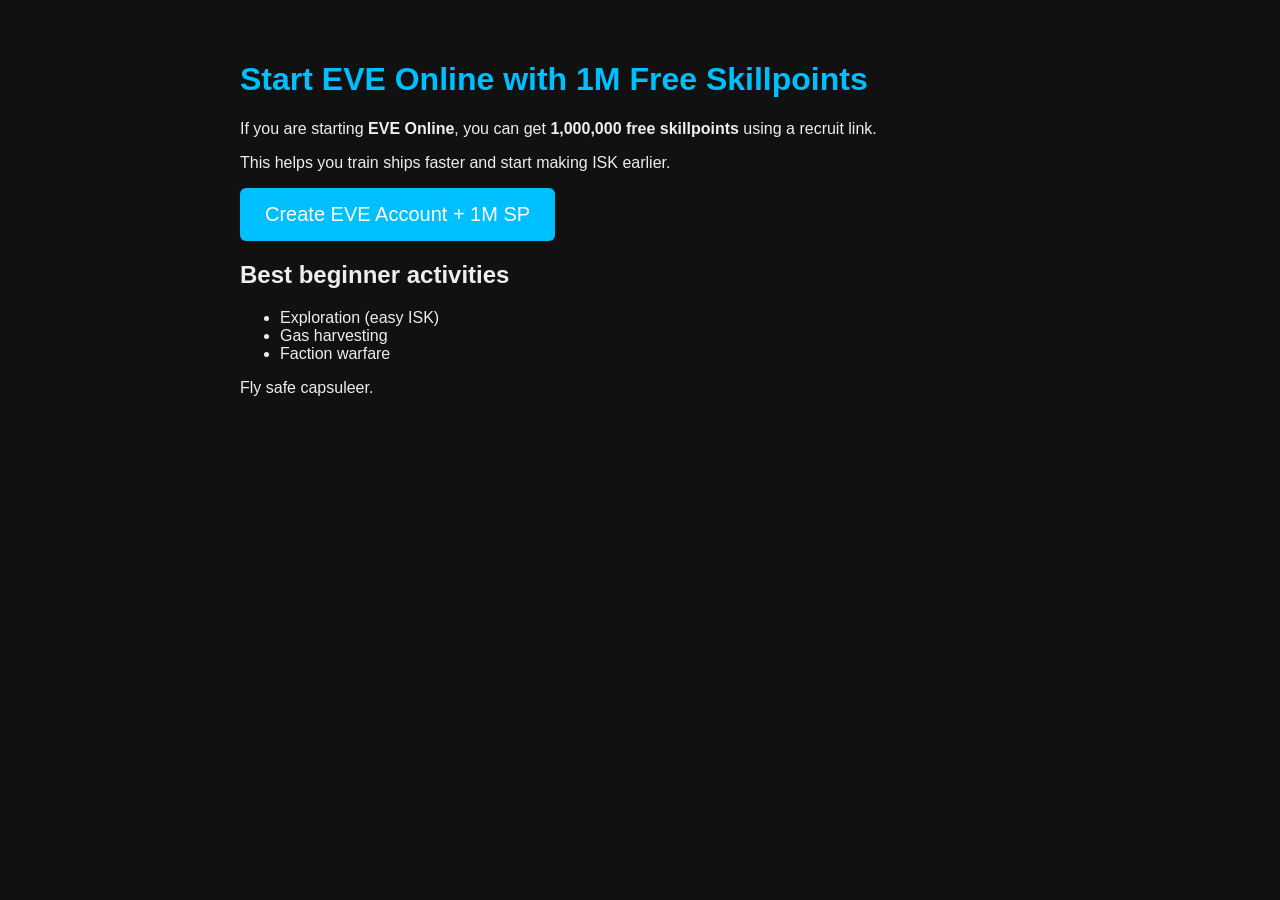
==== index.html @ 342aa10c "add content" ====
<!DOCTYPE html>
<html>
<head>
    <title>EVE Online Starter Guide</title>
    <meta charset="utf-8">
    <style>

        body{
            font-family:Arial;
            max-width:800px;
            margin:auto;
            padding:40px;
            background:#111;
            color:#eee;
        }

        h1{
            color:#00bfff;
        }

        a.button{
            display:inline-block;
            padding:15px 25px;
            background:#00bfff;
            color:white;
            text-decoration:none;
            border-radius:6px;
            font-size:20px;
        }

    </style>
</head>

<body>

<h1>Start EVE Online with 1M Free Skillpoints</h1>

<p>
    If you are starting <b>EVE Online</b>, you can get
    <b>1,000,000 free skillpoints</b> using a recruit link.
</p>

<p>
    This helps you train ships faster and start making ISK earlier.
</p>

<p>
    <a class="button" href="TWOJ_LINK_RECRUIT">
        Create EVE Account + 1M SP
    </a>
</p>

<h2>Best beginner activities</h2>

<ul>
    <li>Exploration (easy ISK)</li>
    <li>Gas harvesting</li>
    <li>Faction warfare</li>
</ul>

<p>
    Fly safe capsuleer.
</p>

</body>
</html>
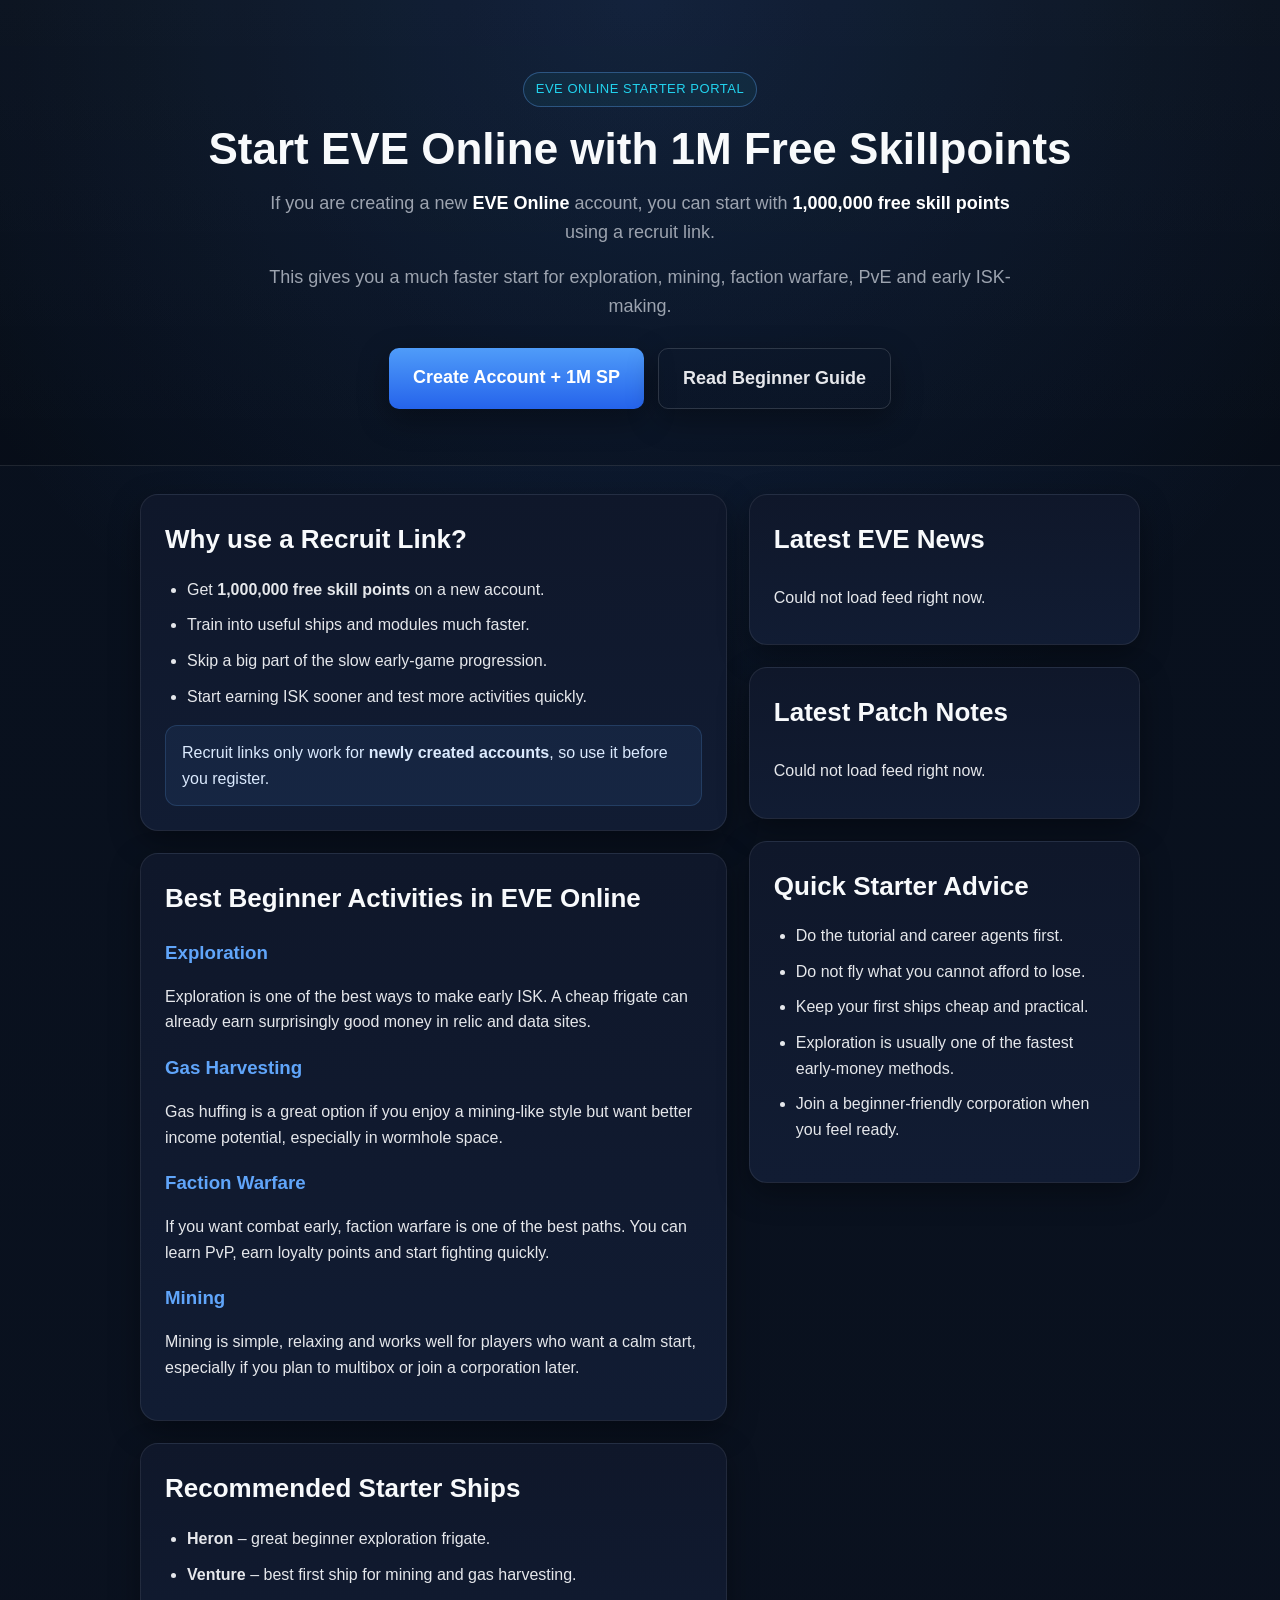
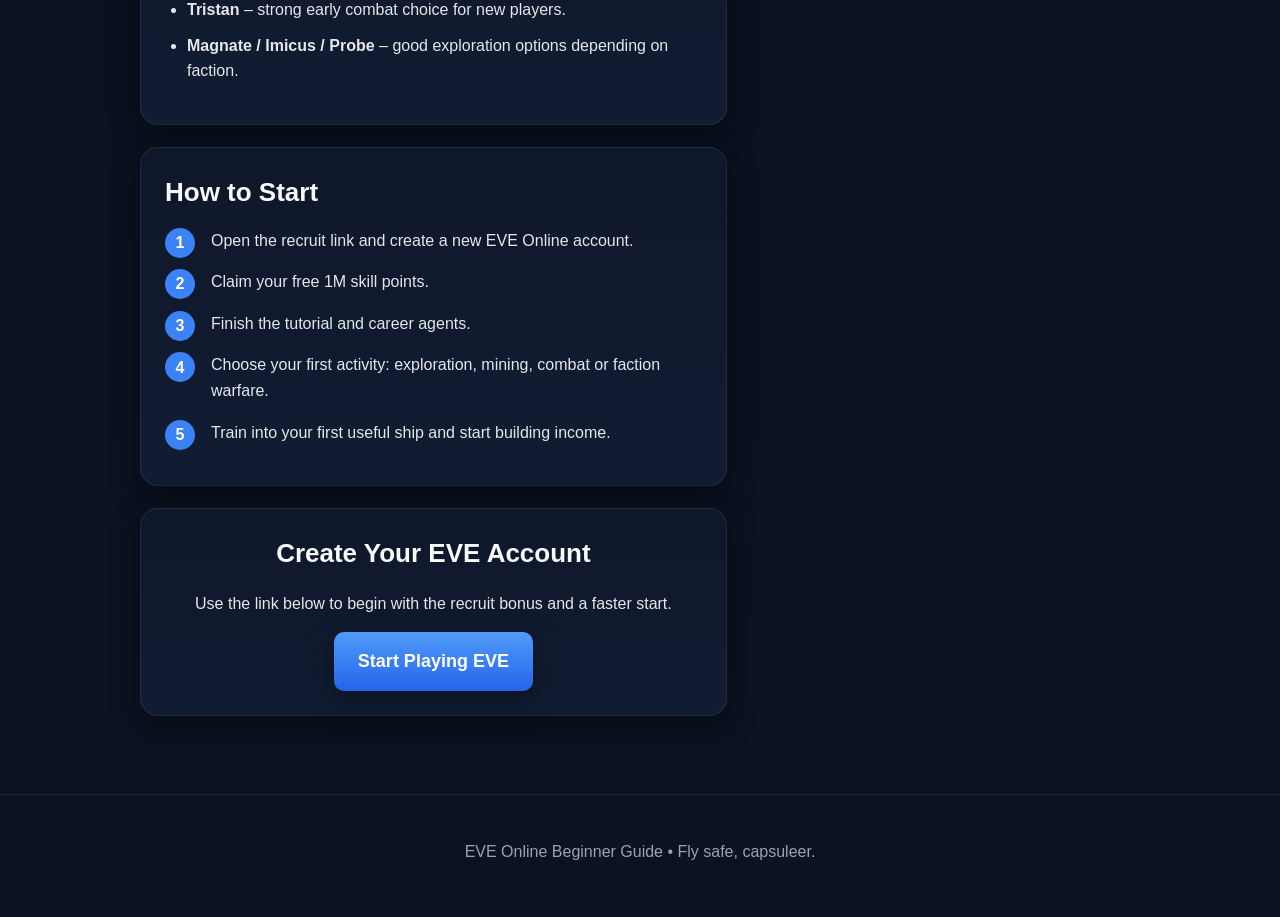
==== commit b30a80c6: "test" ====
--- a/index.html
+++ b/index.html
@@ -1,66 +1,457 @@
 <!DOCTYPE html>
-<html>
+<html lang="en">
 <head>
-    <title>EVE Online Starter Guide</title>
-    <meta charset="utf-8">
+    <meta charset="utf-8" />
+    <title>EVE Online Beginner Guide – Free 1M Skillpoints</title>
+    <meta
+        name="description"
+        content="Start EVE Online with 1 million free skill points using a recruit link. Beginner guide for mining, exploration, faction warfare and earning ISK."
+    />
+    <meta name="viewport" content="width=device-width, initial-scale=1" />
+
+    <meta property="og:title" content="EVE Online Beginner Guide – Free 1M Skillpoints" />
+    <meta
+        property="og:description"
+        content="Get 1M free skillpoints and learn the best beginner activities in EVE Online."
+    />
+    <meta property="og:type" content="website" />
+
     <style>
-
-        body{
-            font-family:Arial;
-            max-width:800px;
-            margin:auto;
-            padding:40px;
-            background:#111;
-            color:#eee;
-        }
-
-        h1{
-            color:#00bfff;
-        }
-
-        a.button{
-            display:inline-block;
-            padding:15px 25px;
-            background:#00bfff;
-            color:white;
-            text-decoration:none;
-            border-radius:6px;
-            font-size:20px;
-        }
-
+        :root {
+            --bg: #0b1220;
+            --bg-soft: #111827;
+            --panel: #0f172a;
+            --panel-2: #111c33;
+            --text: #e5e7eb;
+            --muted: #9ca3af;
+            --blue: #60a5fa;
+            --blue-strong: #3b82f6;
+            --cyan: #22d3ee;
+            --border: rgba(255, 255, 255, 0.08);
+            --shadow: 0 10px 30px rgba(0, 0, 0, 0.35);
+        }
+
+        * {
+            box-sizing: border-box;
+        }
+
+        html {
+            scroll-behavior: smooth;
+        }
+
+        body {
+            margin: 0;
+            background:
+                radial-gradient(circle at top, rgba(59, 130, 246, 0.18), transparent 30%),
+                linear-gradient(180deg, #08101d 0%, #0b1220 100%);
+            color: var(--text);
+            font-family: Arial, Helvetica, sans-serif;
+            line-height: 1.6;
+        }
+
+        a {
+            color: var(--blue);
+        }
+
+        .hero {
+            padding: 72px 24px 56px;
+            text-align: center;
+            border-bottom: 1px solid var(--border);
+            background:
+                linear-gradient(180deg, rgba(255,255,255,0.02), rgba(255,255,255,0)),
+                rgba(0, 0, 0, 0.18);
+        }
+
+        .hero-inner {
+            max-width: 980px;
+            margin: 0 auto;
+        }
+
+        .eyebrow {
+            display: inline-block;
+            padding: 6px 12px;
+            border: 1px solid rgba(96, 165, 250, 0.35);
+            border-radius: 999px;
+            color: var(--cyan);
+            font-size: 13px;
+            letter-spacing: 0.04em;
+            text-transform: uppercase;
+            margin-bottom: 18px;
+            background: rgba(34, 211, 238, 0.06);
+        }
+
+        h1 {
+            margin: 0 0 16px;
+            font-size: 44px;
+            line-height: 1.1;
+            color: #f8fafc;
+        }
+
+        .hero p {
+            max-width: 760px;
+            margin: 0 auto 16px;
+            font-size: 18px;
+            color: var(--muted);
+        }
+
+        .hero strong {
+            color: #fff;
+        }
+
+        .button-row {
+            margin-top: 28px;
+            display: flex;
+            gap: 14px;
+            justify-content: center;
+            flex-wrap: wrap;
+        }
+
+        .button {
+            display: inline-block;
+            padding: 15px 24px;
+            background: linear-gradient(180deg, #4f9cf9, #2563eb);
+            color: white;
+            text-decoration: none;
+            border-radius: 10px;
+            font-size: 18px;
+            font-weight: bold;
+            box-shadow: var(--shadow);
+            transition: transform 0.15s ease, opacity 0.15s ease;
+        }
+
+        .button:hover {
+            transform: translateY(-1px);
+            opacity: 0.96;
+        }
+
+        .button.secondary {
+            background: transparent;
+            border: 1px solid rgba(255,255,255,0.14);
+            color: var(--text);
+        }
+
+        .container {
+            max-width: 1040px;
+            margin: 0 auto;
+            padding: 28px 20px 56px;
+        }
+
+        .grid {
+            display: grid;
+            grid-template-columns: 1.2fr 0.8fr;
+            gap: 22px;
+        }
+
+        .card {
+            background: linear-gradient(180deg, var(--panel), var(--panel-2));
+            border: 1px solid var(--border);
+            border-radius: 18px;
+            padding: 24px;
+            box-shadow: var(--shadow);
+            margin-bottom: 22px;
+        }
+
+        .card h2 {
+            margin-top: 0;
+            margin-bottom: 14px;
+            font-size: 26px;
+            color: #f8fafc;
+        }
+
+        .card h3 {
+            margin: 18px 0 8px;
+            color: var(--blue);
+        }
+
+        .card p,
+        .card li {
+            color: var(--text);
+        }
+
+        .muted {
+            color: var(--muted);
+        }
+
+        ul {
+            padding-left: 22px;
+        }
+
+        .mini-list li {
+            margin-bottom: 10px;
+        }
+
+        .news-list {
+            list-style: none;
+            padding-left: 0;
+            margin: 0;
+        }
+
+        .news-list li {
+            padding: 10px 0;
+            border-bottom: 1px solid rgba(255,255,255,0.08);
+        }
+
+        .news-list li:last-child {
+            border-bottom: none;
+        }
+
+        .news-list a {
+            color: #dbeafe;
+            text-decoration: none;
+        }
+
+        .news-list a:hover {
+            text-decoration: underline;
+        }
+
+        .info-box {
+            padding: 14px 16px;
+            border-radius: 12px;
+            background: rgba(96, 165, 250, 0.08);
+            border: 1px solid rgba(96, 165, 250, 0.18);
+            color: #dbeafe;
+            margin-top: 16px;
+        }
+
+        .steps {
+            counter-reset: step;
+            list-style: none;
+            padding: 0;
+            margin: 0;
+        }
+
+        .steps li {
+            position: relative;
+            padding-left: 46px;
+            margin-bottom: 16px;
+        }
+
+        .steps li::before {
+            counter-increment: step;
+            content: counter(step);
+            position: absolute;
+            left: 0;
+            top: 0;
+            width: 30px;
+            height: 30px;
+            border-radius: 999px;
+            background: var(--blue-strong);
+            color: white;
+            display: flex;
+            align-items: center;
+            justify-content: center;
+            font-weight: bold;
+        }
+
+        .cta-bottom {
+            text-align: center;
+        }
+
+        footer {
+            padding: 28px 20px 36px;
+            text-align: center;
+            color: var(--muted);
+            border-top: 1px solid var(--border);
+        }
+
+        @media (max-width: 860px) {
+            .grid {
+                grid-template-columns: 1fr;
+            }
+
+            h1 {
+                font-size: 34px;
+            }
+
+            .hero p {
+                font-size: 17px;
+            }
+        }
     </style>
 </head>
-
 <body>
-
-<h1>Start EVE Online with 1M Free Skillpoints</h1>
-
-<p>
-    If you are starting <b>EVE Online</b>, you can get
-    <b>1,000,000 free skillpoints</b> using a recruit link.
-</p>
-
-<p>
-    This helps you train ships faster and start making ISK earlier.
-</p>
-
-<p>
-    <a class="button" href="TWOJ_LINK_RECRUIT">
-        Create EVE Account + 1M SP
-    </a>
-</p>
-
-<h2>Best beginner activities</h2>
-
-<ul>
-    <li>Exploration (easy ISK)</li>
-    <li>Gas harvesting</li>
-    <li>Faction warfare</li>
-</ul>
-
-<p>
-    Fly safe capsuleer.
-</p>
-
+<header class="hero">
+    <div class="hero-inner">
+        <div class="eyebrow">EVE Online Starter Portal</div>
+
+        <h1>Start EVE Online with 1M Free Skillpoints</h1>
+
+        <p>
+            If you are creating a new <strong>EVE Online</strong> account, you can start
+            with <strong>1,000,000 free skill points</strong> using a recruit link.
+        </p>
+
+        <p>
+            This gives you a much faster start for exploration, mining, faction warfare,
+            PvE and early ISK-making.
+        </p>
+
+        <div class="button-row">
+            <a class="button" href="TWOJ_LINK_RECRUIT" target="_blank" rel="noopener noreferrer">
+                Create Account + 1M SP
+            </a>
+
+            <a class="button secondary" href="#guide">
+                Read Beginner Guide
+            </a>
+        </div>
+    </div>
+</header>
+
+<main class="container">
+    <div class="grid">
+        <section>
+            <div class="card" id="guide">
+                <h2>Why use a Recruit Link?</h2>
+
+                <ul class="mini-list">
+                    <li>Get <strong>1,000,000 free skill points</strong> on a new account.</li>
+                    <li>Train into useful ships and modules much faster.</li>
+                    <li>Skip a big part of the slow early-game progression.</li>
+                    <li>Start earning ISK sooner and test more activities quickly.</li>
+                </ul>
+
+                <div class="info-box">
+                    Recruit links only work for <strong>newly created accounts</strong>, so use it before you register.
+                </div>
+            </div>
+
+            <div class="card">
+                <h2>Best Beginner Activities in EVE Online</h2>
+
+                <h3>Exploration</h3>
+                <p>
+                    Exploration is one of the best ways to make early ISK. A cheap frigate can already
+                    earn surprisingly good money in relic and data sites.
+                </p>
+
+                <h3>Gas Harvesting</h3>
+                <p>
+                    Gas huffing is a great option if you enjoy a mining-like style but want better income
+                    potential, especially in wormhole space.
+                </p>
+
+                <h3>Faction Warfare</h3>
+                <p>
+                    If you want combat early, faction warfare is one of the best paths. You can learn PvP,
+                    earn loyalty points and start fighting quickly.
+                </p>
+
+                <h3>Mining</h3>
+                <p>
+                    Mining is simple, relaxing and works well for players who want a calm start, especially
+                    if you plan to multibox or join a corporation later.
+                </p>
+            </div>
+
+            <div class="card">
+                <h2>Recommended Starter Ships</h2>
+
+                <ul class="mini-list">
+                    <li><strong>Heron</strong> – great beginner exploration frigate.</li>
+                    <li><strong>Venture</strong> – best first ship for mining and gas harvesting.</li>
+                    <li><strong>Tristan</strong> – strong early combat choice for new players.</li>
+                    <li><strong>Magnate / Imicus / Probe</strong> – good exploration options depending on faction.</li>
+                </ul>
+            </div>
+
+            <div class="card">
+                <h2>How to Start</h2>
+
+                <ol class="steps">
+                    <li>Open the recruit link and create a new EVE Online account.</li>
+                    <li>Claim your free 1M skill points.</li>
+                    <li>Finish the tutorial and career agents.</li>
+                    <li>Choose your first activity: exploration, mining, combat or faction warfare.</li>
+                    <li>Train into your first useful ship and start building income.</li>
+                </ol>
+            </div>
+
+            <div class="card cta-bottom">
+                <h2>Create Your EVE Account</h2>
+                <p class="muted">
+                    Use the link below to begin with the recruit bonus and a faster start.
+                </p>
+
+                <a class="button" href="https://www.eveonline.com/signup?invc=489b9a6c-b5e0-442b-8780-c4860600941" target="_blank" rel="noopener noreferrer">
+                    Start Playing EVE
+                </a>
+            </div>
+        </section>
+
+        <aside>
+            <div class="card">
+                <h2>Latest EVE News</h2>
+                <ul id="eve-news" class="news-list">
+                    <li>Loading latest news...</li>
+                </ul>
+            </div>
+
+            <div class="card">
+                <h2>Latest Patch Notes</h2>
+                <ul id="eve-patchnotes" class="news-list">
+                    <li>Loading latest patch notes...</li>
+                </ul>
+            </div>
+
+            <div class="card">
+                <h2>Quick Starter Advice</h2>
+                <ul class="mini-list">
+                    <li>Do the tutorial and career agents first.</li>
+                    <li>Do not fly what you cannot afford to lose.</li>
+                    <li>Keep your first ships cheap and practical.</li>
+                    <li>Exploration is usually one of the fastest early-money methods.</li>
+                    <li>Join a beginner-friendly corporation when you feel ready.</li>
+                </ul>
+            </div>
+        </aside>
+    </div>
+</main>
+
+<footer>
+    <p>EVE Online Beginner Guide • Fly safe, capsuleer.</p>
+</footer>
+
+<script>
+    async function loadRssIntoList(feedUrl, listId, limit = 5) {
+        const list = document.getElementById(listId);
+
+        try {
+            const proxyUrl =
+                "https://api.allorigins.win/get?url=" + encodeURIComponent(feedUrl);
+
+            const response = await fetch(proxyUrl);
+            const data = await response.json();
+
+            const parser = new DOMParser();
+            const xml = parser.parseFromString(data.contents, "text/xml");
+            const items = xml.querySelectorAll("item");
+
+            list.innerHTML = "";
+
+            if (!items.length) {
+                list.innerHTML = "<li>No entries available right now.</li>";
+                return;
+            }
+
+            Array.from(items)
+                 .slice(0, limit)
+                 .forEach((item) => {
+                     const title = item.querySelector("title")?.textContent || "Untitled";
+                     const link = item.querySelector("link")?.textContent || "#";
+
+                     const li = document.createElement("li");
+                     li.innerHTML = `<a href="${link}" target="_blank" rel="noopener noreferrer">${title}</a>`;
+                     list.appendChild(li);
+                 });
+        } catch (error) {
+            list.innerHTML = "<li>Could not load feed right now.</li>";
+            console.error("RSS load error:", error);
+        }
+    }
+
+    loadRssIntoList("https://www.eveonline.com/rss/news", "eve-news", 5);
+    loadRssIntoList("https://www.eveonline.com/rss/patch-notes", "eve-patchnotes", 5);
+</script>
 </body>
 </html>
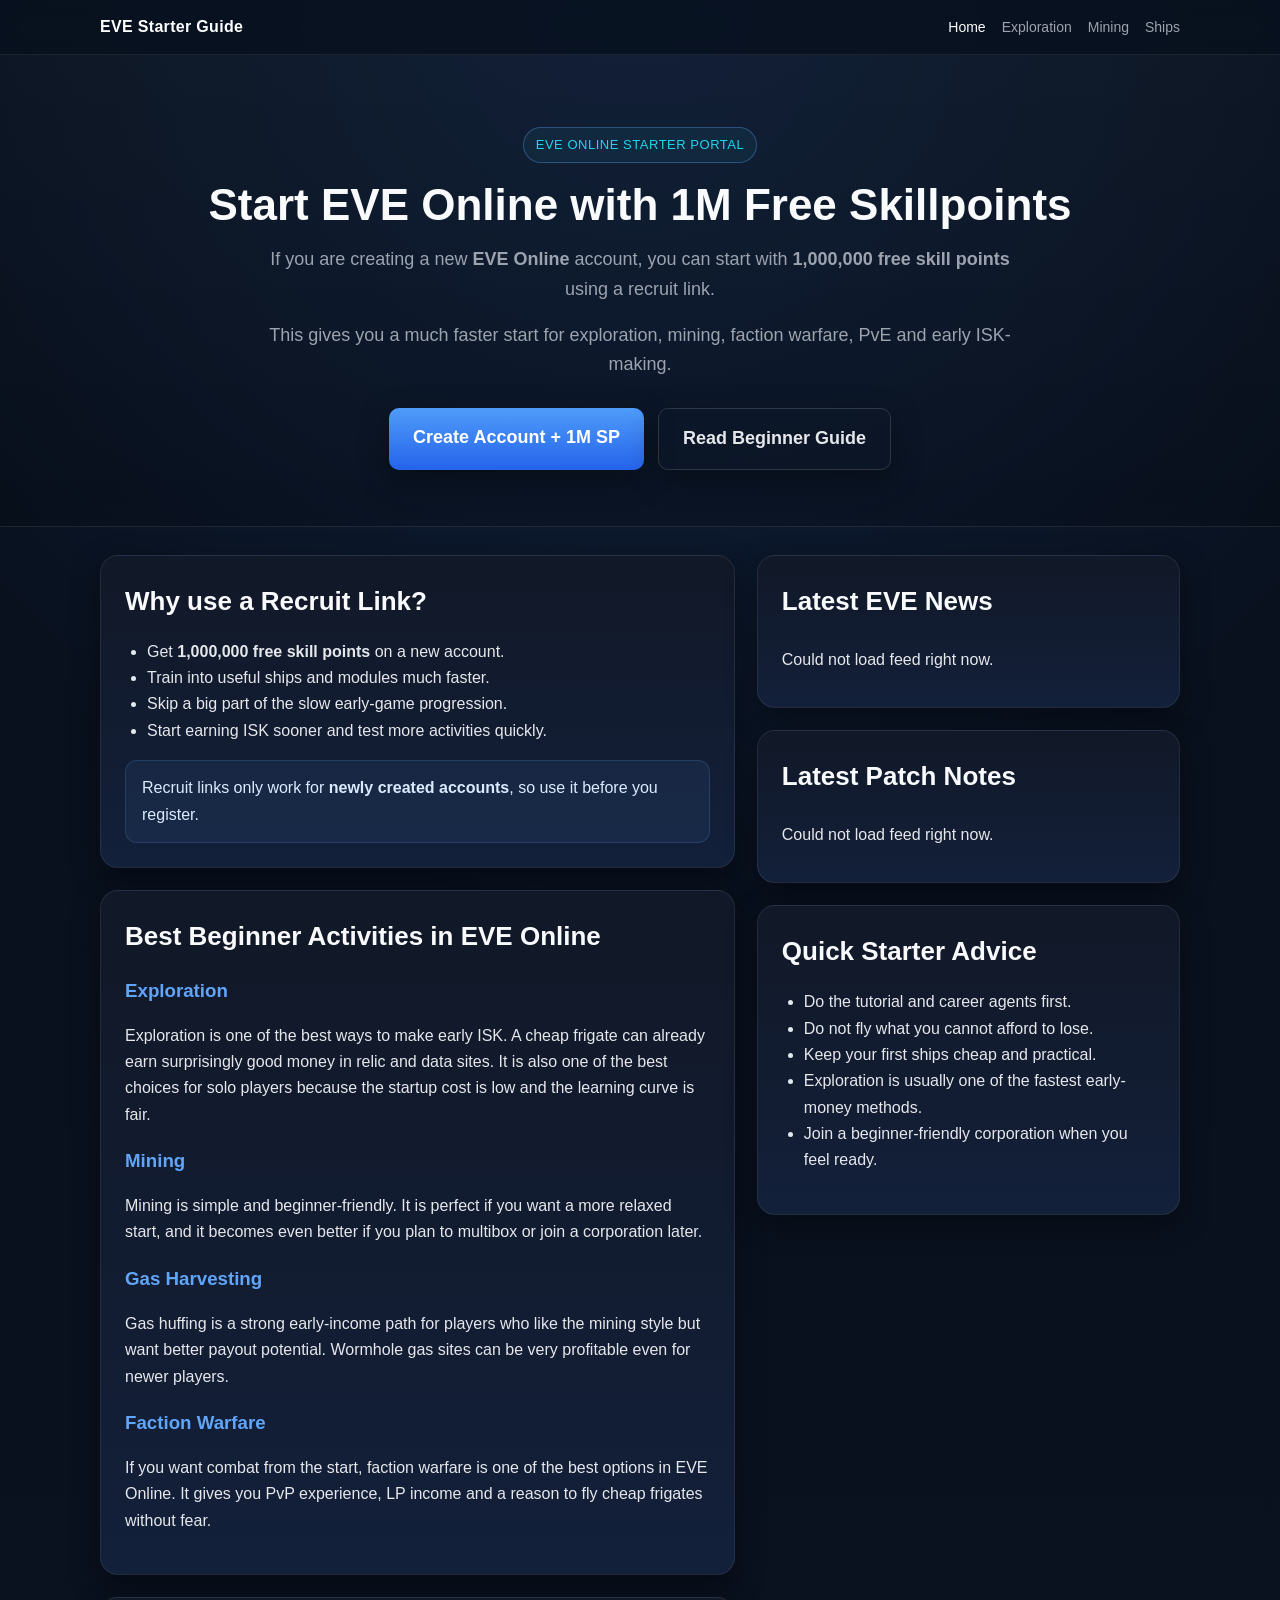
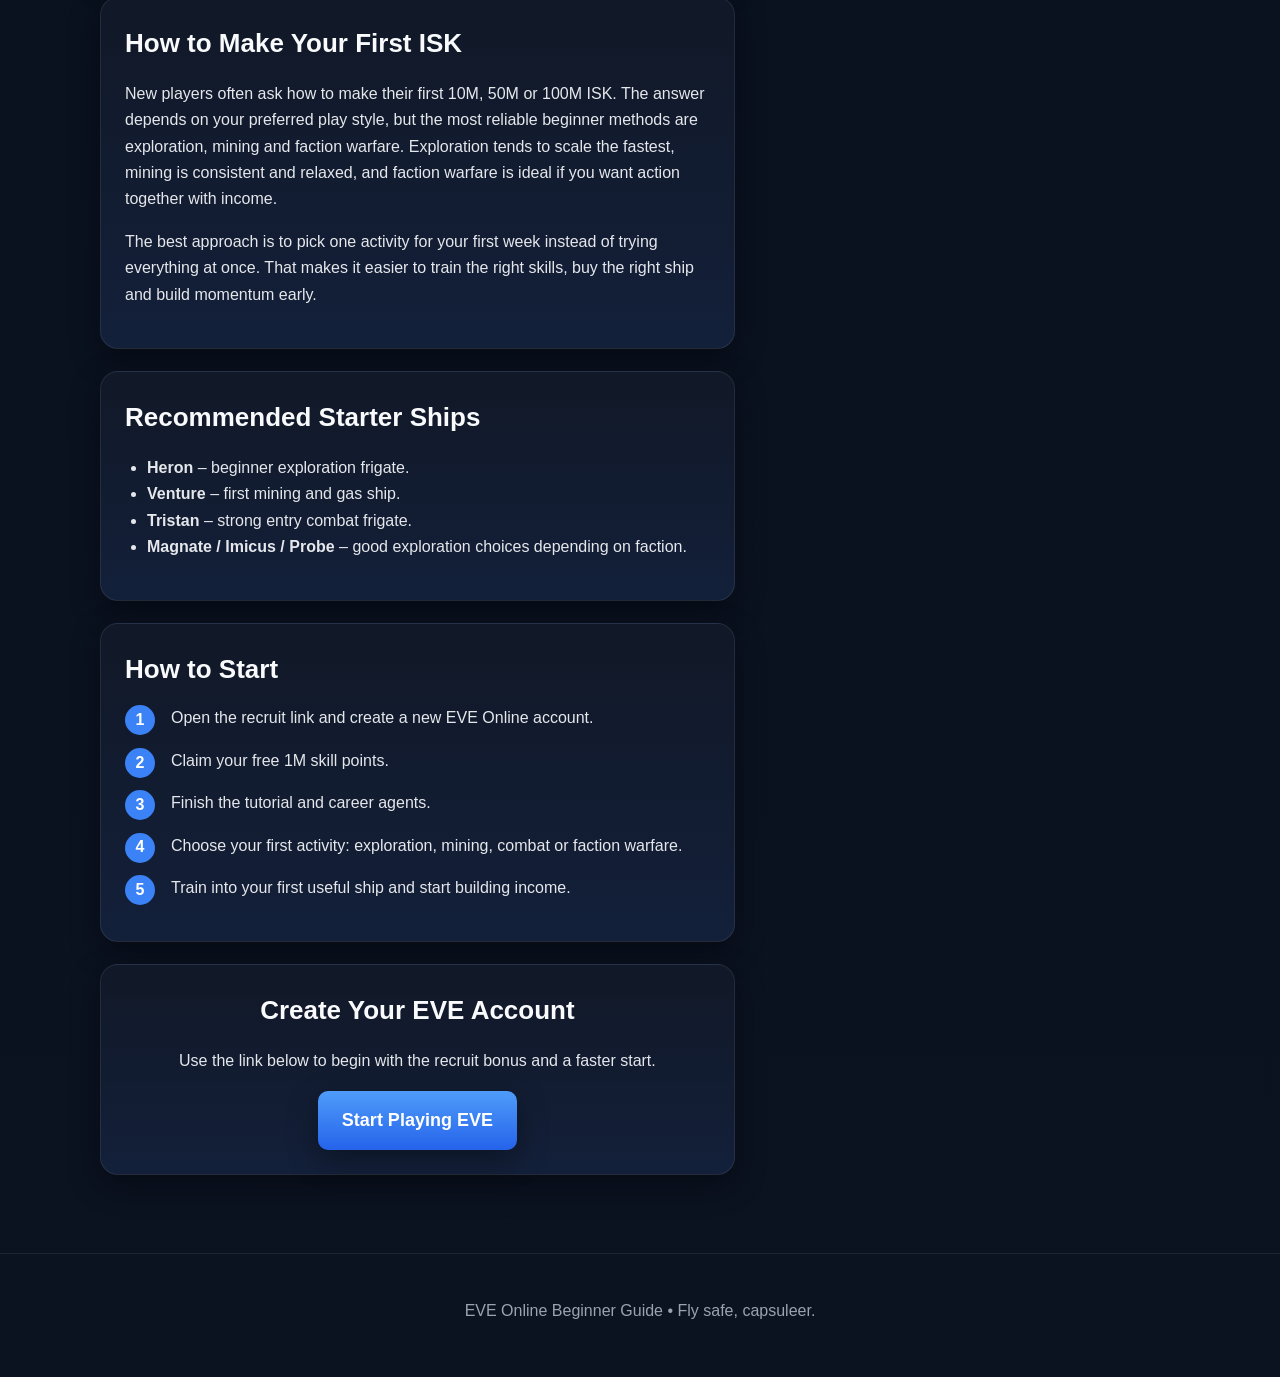
==== commit aa3ab17b: "Add site" ====
--- a/index.html
+++ b/index.html
@@ -3,297 +3,40 @@
 <head>
     <meta charset="utf-8" />
     <title>EVE Online Beginner Guide – Free 1M Skillpoints</title>
-    <meta
-        name="description"
-        content="Start EVE Online with 1 million free skill points using a recruit link. Beginner guide for mining, exploration, faction warfare and earning ISK."
-    />
+    <meta name="description" content="Start EVE Online with 1 million free skill points using a recruit link. Beginner guide for mining, exploration, faction warfare and earning ISK." />
     <meta name="viewport" content="width=device-width, initial-scale=1" />
-
-    <meta property="og:title" content="EVE Online Beginner Guide – Free 1M Skillpoints" />
-    <meta
-        property="og:description"
-        content="Get 1M free skillpoints and learn the best beginner activities in EVE Online."
-    />
-    <meta property="og:type" content="website" />
-
-    <style>
-        :root {
-            --bg: #0b1220;
-            --bg-soft: #111827;
-            --panel: #0f172a;
-            --panel-2: #111c33;
-            --text: #e5e7eb;
-            --muted: #9ca3af;
-            --blue: #60a5fa;
-            --blue-strong: #3b82f6;
-            --cyan: #22d3ee;
-            --border: rgba(255, 255, 255, 0.08);
-            --shadow: 0 10px 30px rgba(0, 0, 0, 0.35);
-        }
-
-        * {
-            box-sizing: border-box;
-        }
-
-        html {
-            scroll-behavior: smooth;
-        }
-
-        body {
-            margin: 0;
-            background:
-                radial-gradient(circle at top, rgba(59, 130, 246, 0.18), transparent 30%),
-                linear-gradient(180deg, #08101d 0%, #0b1220 100%);
-            color: var(--text);
-            font-family: Arial, Helvetica, sans-serif;
-            line-height: 1.6;
-        }
-
-        a {
-            color: var(--blue);
-        }
-
-        .hero {
-            padding: 72px 24px 56px;
-            text-align: center;
-            border-bottom: 1px solid var(--border);
-            background:
-                linear-gradient(180deg, rgba(255,255,255,0.02), rgba(255,255,255,0)),
-                rgba(0, 0, 0, 0.18);
-        }
-
-        .hero-inner {
-            max-width: 980px;
-            margin: 0 auto;
-        }
-
-        .eyebrow {
-            display: inline-block;
-            padding: 6px 12px;
-            border: 1px solid rgba(96, 165, 250, 0.35);
-            border-radius: 999px;
-            color: var(--cyan);
-            font-size: 13px;
-            letter-spacing: 0.04em;
-            text-transform: uppercase;
-            margin-bottom: 18px;
-            background: rgba(34, 211, 238, 0.06);
-        }
-
-        h1 {
-            margin: 0 0 16px;
-            font-size: 44px;
-            line-height: 1.1;
-            color: #f8fafc;
-        }
-
-        .hero p {
-            max-width: 760px;
-            margin: 0 auto 16px;
-            font-size: 18px;
-            color: var(--muted);
-        }
-
-        .hero strong {
-            color: #fff;
-        }
-
-        .button-row {
-            margin-top: 28px;
-            display: flex;
-            gap: 14px;
-            justify-content: center;
-            flex-wrap: wrap;
-        }
-
-        .button {
-            display: inline-block;
-            padding: 15px 24px;
-            background: linear-gradient(180deg, #4f9cf9, #2563eb);
-            color: white;
-            text-decoration: none;
-            border-radius: 10px;
-            font-size: 18px;
-            font-weight: bold;
-            box-shadow: var(--shadow);
-            transition: transform 0.15s ease, opacity 0.15s ease;
-        }
-
-        .button:hover {
-            transform: translateY(-1px);
-            opacity: 0.96;
-        }
-
-        .button.secondary {
-            background: transparent;
-            border: 1px solid rgba(255,255,255,0.14);
-            color: var(--text);
-        }
-
-        .container {
-            max-width: 1040px;
-            margin: 0 auto;
-            padding: 28px 20px 56px;
-        }
-
-        .grid {
-            display: grid;
-            grid-template-columns: 1.2fr 0.8fr;
-            gap: 22px;
-        }
-
-        .card {
-            background: linear-gradient(180deg, var(--panel), var(--panel-2));
-            border: 1px solid var(--border);
-            border-radius: 18px;
-            padding: 24px;
-            box-shadow: var(--shadow);
-            margin-bottom: 22px;
-        }
-
-        .card h2 {
-            margin-top: 0;
-            margin-bottom: 14px;
-            font-size: 26px;
-            color: #f8fafc;
-        }
-
-        .card h3 {
-            margin: 18px 0 8px;
-            color: var(--blue);
-        }
-
-        .card p,
-        .card li {
-            color: var(--text);
-        }
-
-        .muted {
-            color: var(--muted);
-        }
-
-        ul {
-            padding-left: 22px;
-        }
-
-        .mini-list li {
-            margin-bottom: 10px;
-        }
-
-        .news-list {
-            list-style: none;
-            padding-left: 0;
-            margin: 0;
-        }
-
-        .news-list li {
-            padding: 10px 0;
-            border-bottom: 1px solid rgba(255,255,255,0.08);
-        }
-
-        .news-list li:last-child {
-            border-bottom: none;
-        }
-
-        .news-list a {
-            color: #dbeafe;
-            text-decoration: none;
-        }
-
-        .news-list a:hover {
-            text-decoration: underline;
-        }
-
-        .info-box {
-            padding: 14px 16px;
-            border-radius: 12px;
-            background: rgba(96, 165, 250, 0.08);
-            border: 1px solid rgba(96, 165, 250, 0.18);
-            color: #dbeafe;
-            margin-top: 16px;
-        }
-
-        .steps {
-            counter-reset: step;
-            list-style: none;
-            padding: 0;
-            margin: 0;
-        }
-
-        .steps li {
-            position: relative;
-            padding-left: 46px;
-            margin-bottom: 16px;
-        }
-
-        .steps li::before {
-            counter-increment: step;
-            content: counter(step);
-            position: absolute;
-            left: 0;
-            top: 0;
-            width: 30px;
-            height: 30px;
-            border-radius: 999px;
-            background: var(--blue-strong);
-            color: white;
-            display: flex;
-            align-items: center;
-            justify-content: center;
-            font-weight: bold;
-        }
-
-        .cta-bottom {
-            text-align: center;
-        }
-
-        footer {
-            padding: 28px 20px 36px;
-            text-align: center;
-            color: var(--muted);
-            border-top: 1px solid var(--border);
-        }
-
-        @media (max-width: 860px) {
-            .grid {
-                grid-template-columns: 1fr;
-            }
-
-            h1 {
-                font-size: 34px;
-            }
-
-            .hero p {
-                font-size: 17px;
-            }
-        }
-    </style>
+    <link rel="stylesheet" href="style.css" />
 </head>
 <body>
+<div class="topbar">
+    <div class="topbar-inner">
+        <a class="brand" href="index.html">EVE Starter Guide</a>
+        <nav class="nav">
+            <a class="active" href="index.html">Home</a>
+            <a href="exploration-guide.html">Exploration</a>
+            <a href="mining-guide.html">Mining</a>
+            <a href="beginner-ships.html">Ships</a>
+        </nav>
+    </div>
+</div>
+
 <header class="hero">
     <div class="hero-inner">
         <div class="eyebrow">EVE Online Starter Portal</div>
-
         <h1>Start EVE Online with 1M Free Skillpoints</h1>
-
         <p>
             If you are creating a new <strong>EVE Online</strong> account, you can start
             with <strong>1,000,000 free skill points</strong> using a recruit link.
         </p>
-
         <p>
             This gives you a much faster start for exploration, mining, faction warfare,
             PvE and early ISK-making.
         </p>
-
         <div class="button-row">
             <a class="button" href="TWOJ_LINK_RECRUIT" target="_blank" rel="noopener noreferrer">
                 Create Account + 1M SP
             </a>
-
-            <a class="button secondary" href="#guide">
-                Read Beginner Guide
-            </a>
+            <a class="button secondary" href="#guide">Read Beginner Guide</a>
         </div>
     </div>
 </header>
@@ -303,14 +46,12 @@
         <section>
             <div class="card" id="guide">
                 <h2>Why use a Recruit Link?</h2>
-
-                <ul class="mini-list">
+                <ul>
                     <li>Get <strong>1,000,000 free skill points</strong> on a new account.</li>
                     <li>Train into useful ships and modules much faster.</li>
                     <li>Skip a big part of the slow early-game progression.</li>
                     <li>Start earning ISK sooner and test more activities quickly.</li>
                 </ul>
-
                 <div class="info-box">
                     Recruit links only work for <strong>newly created accounts</strong>, so use it before you register.
                 </div>
@@ -322,42 +63,55 @@
                 <h3>Exploration</h3>
                 <p>
                     Exploration is one of the best ways to make early ISK. A cheap frigate can already
-                    earn surprisingly good money in relic and data sites.
+                    earn surprisingly good money in relic and data sites. It is also one of the best
+                    choices for solo players because the startup cost is low and the learning curve is fair.
+                </p>
+
+                <h3>Mining</h3>
+                <p>
+                    Mining is simple and beginner-friendly. It is perfect if you want a more relaxed start,
+                    and it becomes even better if you plan to multibox or join a corporation later.
                 </p>
 
                 <h3>Gas Harvesting</h3>
                 <p>
-                    Gas huffing is a great option if you enjoy a mining-like style but want better income
-                    potential, especially in wormhole space.
+                    Gas huffing is a strong early-income path for players who like the mining style but want
+                    better payout potential. Wormhole gas sites can be very profitable even for newer players.
                 </p>
 
                 <h3>Faction Warfare</h3>
                 <p>
-                    If you want combat early, faction warfare is one of the best paths. You can learn PvP,
-                    earn loyalty points and start fighting quickly.
+                    If you want combat from the start, faction warfare is one of the best options in EVE Online.
+                    It gives you PvP experience, LP income and a reason to fly cheap frigates without fear.
                 </p>
+            </div>
 
-                <h3>Mining</h3>
+            <div class="card">
+                <h2>How to Make Your First ISK</h2>
                 <p>
-                    Mining is simple, relaxing and works well for players who want a calm start, especially
-                    if you plan to multibox or join a corporation later.
+                    New players often ask how to make their first 10M, 50M or 100M ISK. The answer depends on
+                    your preferred play style, but the most reliable beginner methods are exploration, mining
+                    and faction warfare. Exploration tends to scale the fastest, mining is consistent and relaxed,
+                    and faction warfare is ideal if you want action together with income.
+                </p>
+                <p>
+                    The best approach is to pick one activity for your first week instead of trying everything at once.
+                    That makes it easier to train the right skills, buy the right ship and build momentum early.
                 </p>
             </div>
 
             <div class="card">
                 <h2>Recommended Starter Ships</h2>
-
-                <ul class="mini-list">
-                    <li><strong>Heron</strong> – great beginner exploration frigate.</li>
-                    <li><strong>Venture</strong> – best first ship for mining and gas harvesting.</li>
-                    <li><strong>Tristan</strong> – strong early combat choice for new players.</li>
-                    <li><strong>Magnate / Imicus / Probe</strong> – good exploration options depending on faction.</li>
+                <ul>
+                    <li><strong>Heron</strong> – beginner exploration frigate.</li>
+                    <li><strong>Venture</strong> – first mining and gas ship.</li>
+                    <li><strong>Tristan</strong> – strong entry combat frigate.</li>
+                    <li><strong>Magnate / Imicus / Probe</strong> – good exploration choices depending on faction.</li>
                 </ul>
             </div>
 
             <div class="card">
                 <h2>How to Start</h2>
-
                 <ol class="steps">
                     <li>Open the recruit link and create a new EVE Online account.</li>
                     <li>Claim your free 1M skill points.</li>
@@ -369,11 +123,8 @@
 
             <div class="card cta-bottom">
                 <h2>Create Your EVE Account</h2>
-                <p class="muted">
-                    Use the link below to begin with the recruit bonus and a faster start.
-                </p>
-
-                <a class="button" href="https://www.eveonline.com/signup?invc=489b9a6c-b5e0-442b-8780-c4860600941" target="_blank" rel="noopener noreferrer">
+                <p class="muted">Use the link below to begin with the recruit bonus and a faster start.</p>
+                <a class="button" href="https://www.eveonline.com/signup?invc=489b9a6c-b5e0-442b-8780-c48606009418" target="_blank" rel="noopener noreferrer">
                     Start Playing EVE
                 </a>
             </div>
@@ -396,7 +147,7 @@
 
             <div class="card">
                 <h2>Quick Starter Advice</h2>
-                <ul class="mini-list">
+                <ul>
                     <li>Do the tutorial and career agents first.</li>
                     <li>Do not fly what you cannot afford to lose.</li>
                     <li>Keep your first ships cheap and practical.</li>
@@ -412,46 +163,6 @@
     <p>EVE Online Beginner Guide • Fly safe, capsuleer.</p>
 </footer>
 
-<script>
-    async function loadRssIntoList(feedUrl, listId, limit = 5) {
-        const list = document.getElementById(listId);
-
-        try {
-            const proxyUrl =
-                "https://api.allorigins.win/get?url=" + encodeURIComponent(feedUrl);
-
-            const response = await fetch(proxyUrl);
-            const data = await response.json();
-
-            const parser = new DOMParser();
-            const xml = parser.parseFromString(data.contents, "text/xml");
-            const items = xml.querySelectorAll("item");
-
-            list.innerHTML = "";
-
-            if (!items.length) {
-                list.innerHTML = "<li>No entries available right now.</li>";
-                return;
-            }
-
-            Array.from(items)
-                 .slice(0, limit)
-                 .forEach((item) => {
-                     const title = item.querySelector("title")?.textContent || "Untitled";
-                     const link = item.querySelector("link")?.textContent || "#";
-
-                     const li = document.createElement("li");
-                     li.innerHTML = `<a href="${link}" target="_blank" rel="noopener noreferrer">${title}</a>`;
-                     list.appendChild(li);
-                 });
-        } catch (error) {
-            list.innerHTML = "<li>Could not load feed right now.</li>";
-            console.error("RSS load error:", error);
-        }
-    }
-
-    loadRssIntoList("https://www.eveonline.com/rss/news", "eve-news", 5);
-    loadRssIntoList("https://www.eveonline.com/rss/patch-notes", "eve-patchnotes", 5);
-</script>
+<script src="script.js"></script>
 </body>
 </html>
--- a/style.css
+++ b/style.css
@@ -0,0 +1,303 @@
+:root {
+    --bg: #0b1220;
+    --bg-soft: #0f172a;
+    --panel: #111827;
+    --panel-2: #13203a;
+    --text: #e5e7eb;
+    --muted: #9ca3af;
+    --blue: #60a5fa;
+    --blue-strong: #3b82f6;
+    --cyan: #22d3ee;
+    --border: rgba(255, 255, 255, 0.08);
+    --shadow: 0 10px 30px rgba(0, 0, 0, 0.35);
+}
+
+* {
+    box-sizing: border-box;
+}
+
+html {
+    scroll-behavior: smooth;
+}
+
+body {
+    margin: 0;
+    background:
+        radial-gradient(circle at top, rgba(59, 130, 246, 0.16), transparent 30%),
+        linear-gradient(180deg, #08101d 0%, #0b1220 100%);
+    color: var(--text);
+    font-family: Arial, Helvetica, sans-serif;
+    line-height: 1.65;
+}
+
+a {
+    color: var(--blue);
+}
+
+.topbar {
+    position: sticky;
+    top: 0;
+    z-index: 20;
+    backdrop-filter: blur(10px);
+    background: rgba(8, 16, 29, 0.82);
+    border-bottom: 1px solid var(--border);
+}
+
+.topbar-inner {
+    max-width: 1120px;
+    margin: 0 auto;
+    padding: 14px 20px;
+    display: flex;
+    align-items: center;
+    justify-content: space-between;
+    gap: 18px;
+}
+
+.brand {
+    font-weight: bold;
+    color: #fff;
+    text-decoration: none;
+    letter-spacing: 0.02em;
+}
+
+.nav {
+    display: flex;
+    gap: 16px;
+    flex-wrap: wrap;
+}
+
+.nav a {
+    color: var(--muted);
+    text-decoration: none;
+    font-size: 14px;
+}
+
+.nav a:hover,
+.nav a.active {
+    color: #fff;
+}
+
+.hero {
+    padding: 72px 24px 56px;
+    text-align: center;
+    border-bottom: 1px solid var(--border);
+    background:
+        linear-gradient(180deg, rgba(255,255,255,0.02), rgba(255,255,255,0)),
+        rgba(0, 0, 0, 0.18);
+}
+
+.hero-inner {
+    max-width: 980px;
+    margin: 0 auto;
+}
+
+.eyebrow {
+    display: inline-block;
+    padding: 6px 12px;
+    border: 1px solid rgba(96, 165, 250, 0.35);
+    border-radius: 999px;
+    color: var(--cyan);
+    font-size: 13px;
+    letter-spacing: 0.04em;
+    text-transform: uppercase;
+    margin-bottom: 18px;
+    background: rgba(34, 211, 238, 0.06);
+}
+
+h1 {
+    margin: 0 0 16px;
+    font-size: 44px;
+    line-height: 1.1;
+    color: #f8fafc;
+}
+
+.hero p {
+    max-width: 760px;
+    margin: 0 auto 16px;
+    font-size: 18px;
+    color: var(--muted);
+}
+
+.container {
+    max-width: 1120px;
+    margin: 0 auto;
+    padding: 28px 20px 56px;
+}
+
+.grid {
+    display: grid;
+    grid-template-columns: 1.2fr 0.8fr;
+    gap: 22px;
+}
+
+.card {
+    background: linear-gradient(180deg, var(--panel), var(--panel-2));
+    border: 1px solid var(--border);
+    border-radius: 18px;
+    padding: 24px;
+    box-shadow: var(--shadow);
+    margin-bottom: 22px;
+}
+
+.card h2 {
+    margin-top: 0;
+    margin-bottom: 14px;
+    font-size: 26px;
+    color: #f8fafc;
+}
+
+.card h3 {
+    margin: 18px 0 8px;
+    color: var(--blue);
+}
+
+.card p,
+.card li {
+    color: var(--text);
+}
+
+ul {
+    padding-left: 22px;
+}
+
+.muted {
+    color: var(--muted);
+}
+
+.button-row {
+    margin-top: 28px;
+    display: flex;
+    gap: 14px;
+    justify-content: center;
+    flex-wrap: wrap;
+}
+
+.button {
+    display: inline-block;
+    padding: 15px 24px;
+    background: linear-gradient(180deg, #4f9cf9, #2563eb);
+    color: white;
+    text-decoration: none;
+    border-radius: 10px;
+    font-size: 18px;
+    font-weight: bold;
+    box-shadow: var(--shadow);
+    transition: transform 0.15s ease, opacity 0.15s ease;
+}
+
+.button:hover {
+    transform: translateY(-1px);
+    opacity: 0.96;
+}
+
+.button.secondary {
+    background: transparent;
+    border: 1px solid rgba(255,255,255,0.14);
+    color: var(--text);
+}
+
+.news-list {
+    list-style: none;
+    padding-left: 0;
+    margin: 0;
+}
+
+.news-list li {
+    padding: 10px 0;
+    border-bottom: 1px solid rgba(255,255,255,0.08);
+}
+
+.news-list li:last-child {
+    border-bottom: none;
+}
+
+.news-list a {
+    color: #dbeafe;
+    text-decoration: none;
+}
+
+.news-list a:hover {
+    text-decoration: underline;
+}
+
+.info-box {
+    padding: 14px 16px;
+    border-radius: 12px;
+    background: rgba(96, 165, 250, 0.08);
+    border: 1px solid rgba(96, 165, 250, 0.18);
+    color: #dbeafe;
+    margin-top: 16px;
+}
+
+.steps {
+    counter-reset: step;
+    list-style: none;
+    padding: 0;
+    margin: 0;
+}
+
+.steps li {
+    position: relative;
+    padding-left: 46px;
+    margin-bottom: 16px;
+}
+
+.steps li::before {
+    counter-increment: step;
+    content: counter(step);
+    position: absolute;
+    left: 0;
+    top: 0;
+    width: 30px;
+    height: 30px;
+    border-radius: 999px;
+    background: var(--blue-strong);
+    color: white;
+    display: flex;
+    align-items: center;
+    justify-content: center;
+    font-weight: bold;
+}
+
+.cta-bottom {
+    text-align: center;
+}
+
+.article {
+    max-width: 860px;
+}
+
+.article p,
+.article li {
+    font-size: 17px;
+}
+
+.article .card {
+    margin-bottom: 20px;
+}
+
+footer {
+    padding: 28px 20px 36px;
+    text-align: center;
+    color: var(--muted);
+    border-top: 1px solid var(--border);
+}
+
+@media (max-width: 860px) {
+    .grid {
+        grid-template-columns: 1fr;
+    }
+
+    h1 {
+        font-size: 34px;
+    }
+
+    .hero p {
+        font-size: 17px;
+    }
+
+    .topbar-inner {
+        flex-direction: column;
+        align-items: flex-start;
+    }
+}
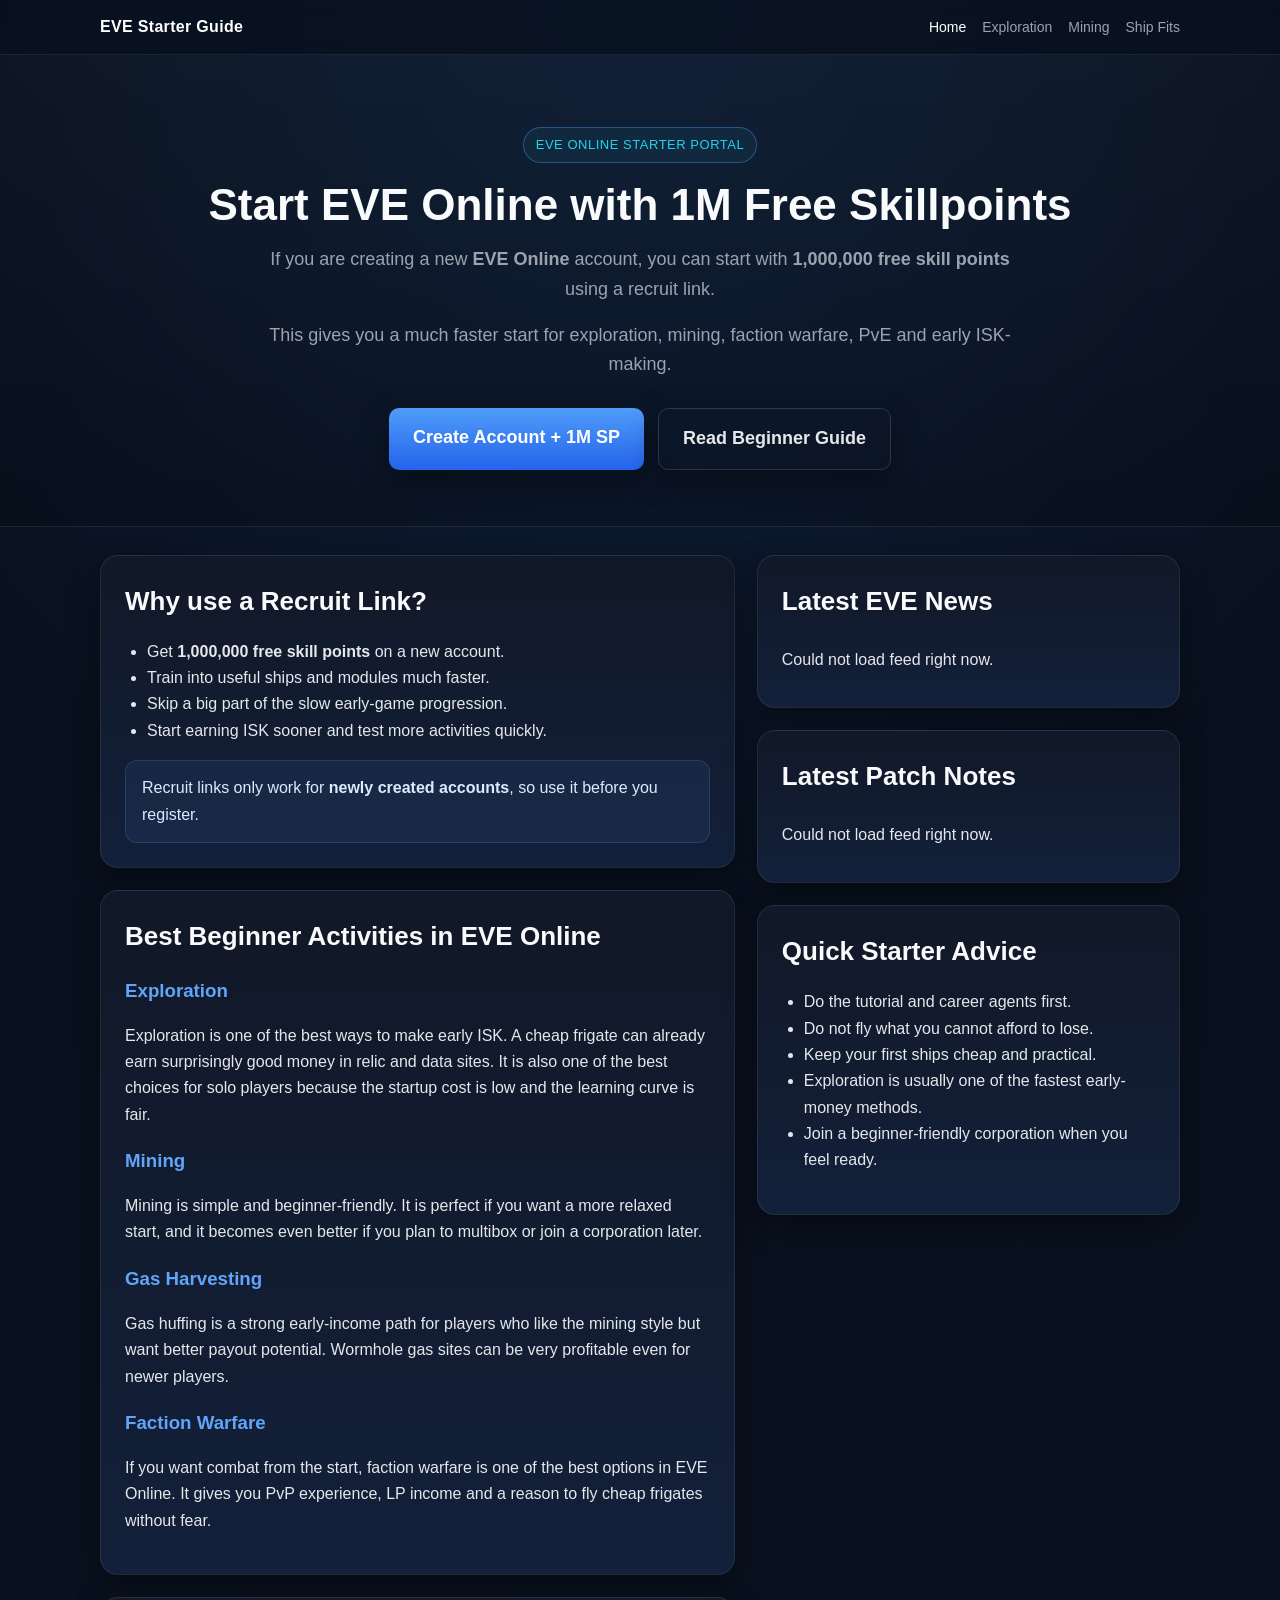
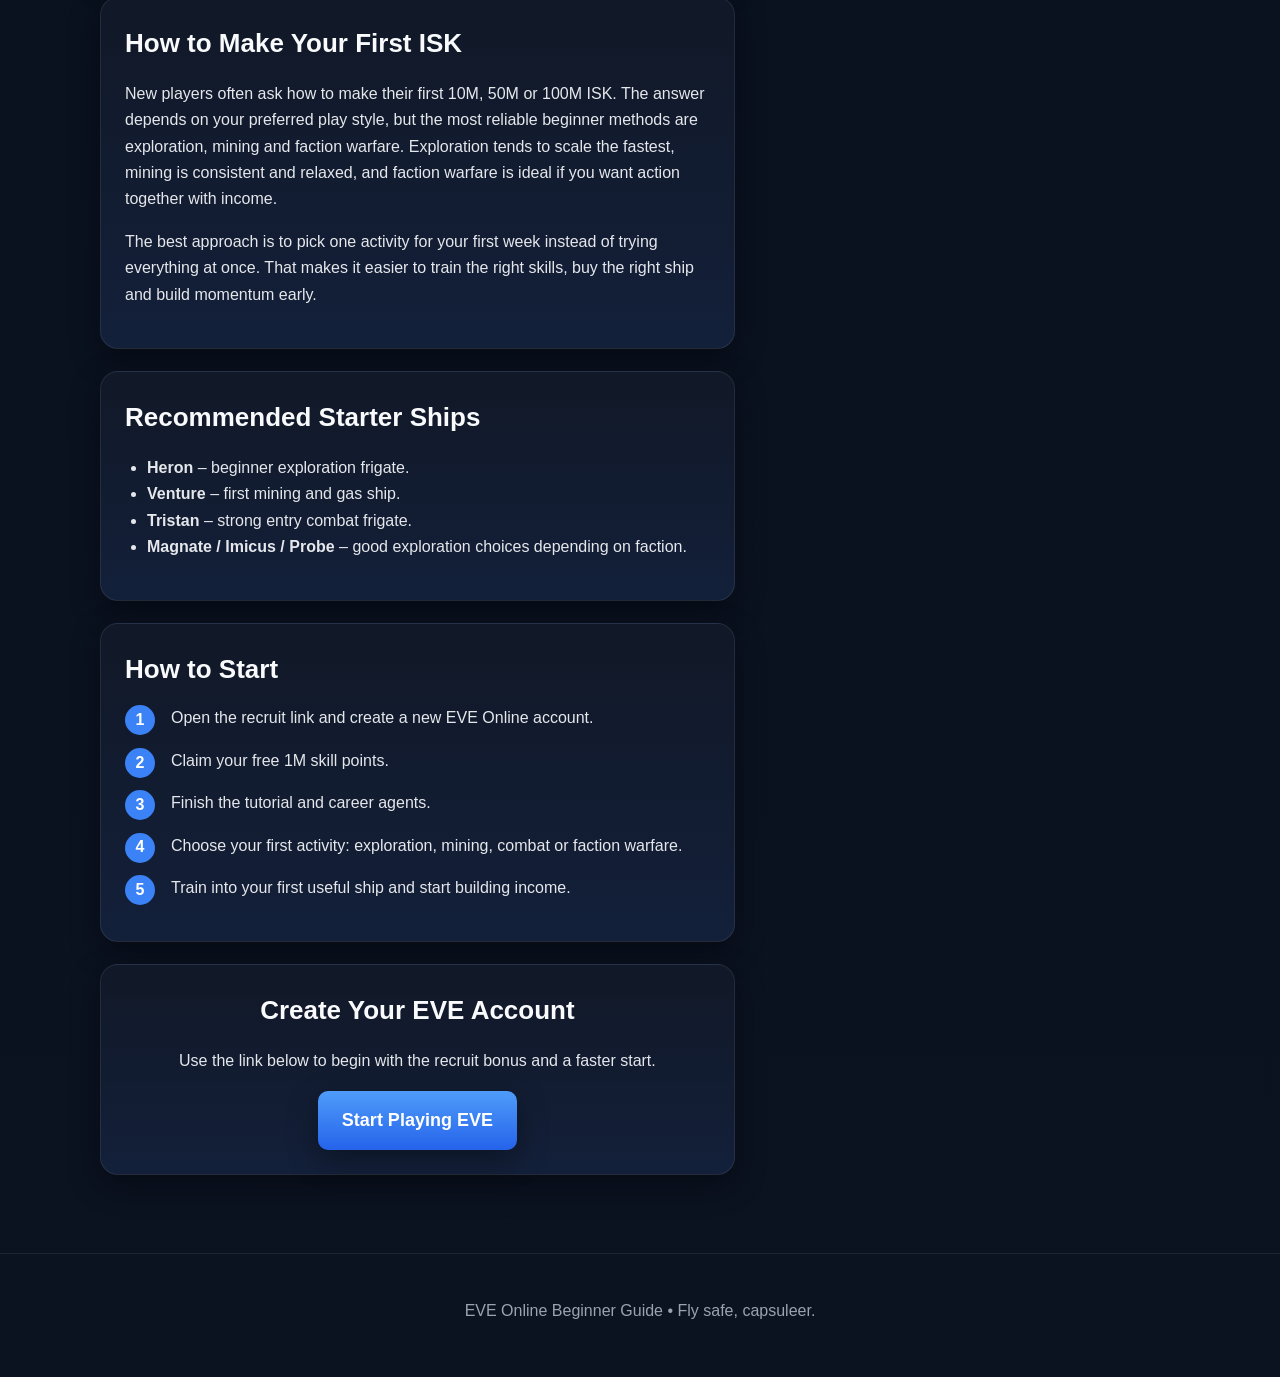
==== commit e5bb5a6d: "add fits site" ====
--- a/index.html
+++ b/index.html
@@ -15,7 +15,7 @@
             <a class="active" href="index.html">Home</a>
             <a href="exploration-guide.html">Exploration</a>
             <a href="mining-guide.html">Mining</a>
-            <a href="beginner-ships.html">Ships</a>
+            <a href="fits.html">Ship Fits</a>
         </nav>
     </div>
 </div>
--- a/style.css
+++ b/style.css
@@ -300,4 +300,28 @@
         flex-direction: column;
         align-items: flex-start;
     }
+}
+
+.fit {
+    background: #020617;
+    padding: 15px;
+    border-radius: 8px;
+    font-family: monospace;
+    white-space: pre;
+    color: #e2e8f0;
+    border: 1px solid #1e293b;
+}
+
+button {
+    margin-top: 10px;
+    padding: 8px 14px;
+    background: #3b82f6;
+    border: none;
+    border-radius: 6px;
+    color: white;
+    cursor: pointer;
+}
+
+button:hover {
+    background: #2563eb;
 }
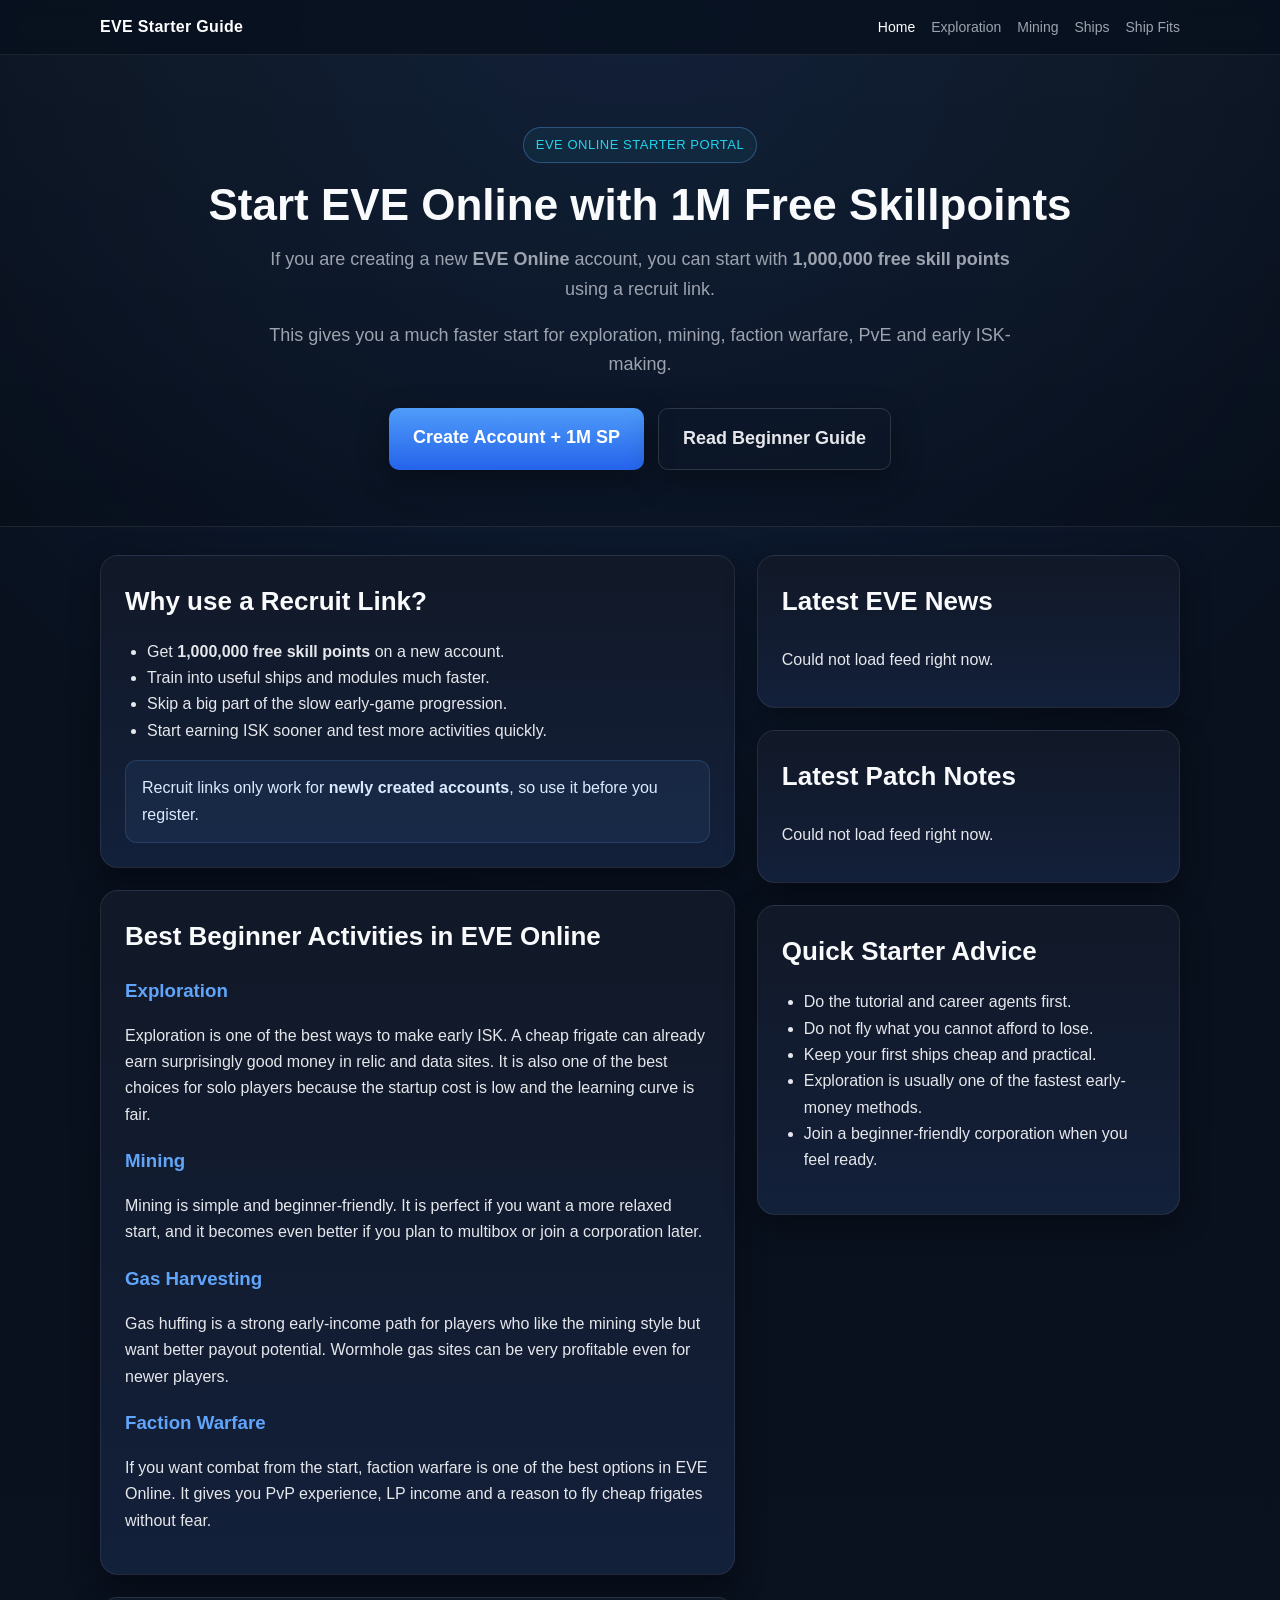
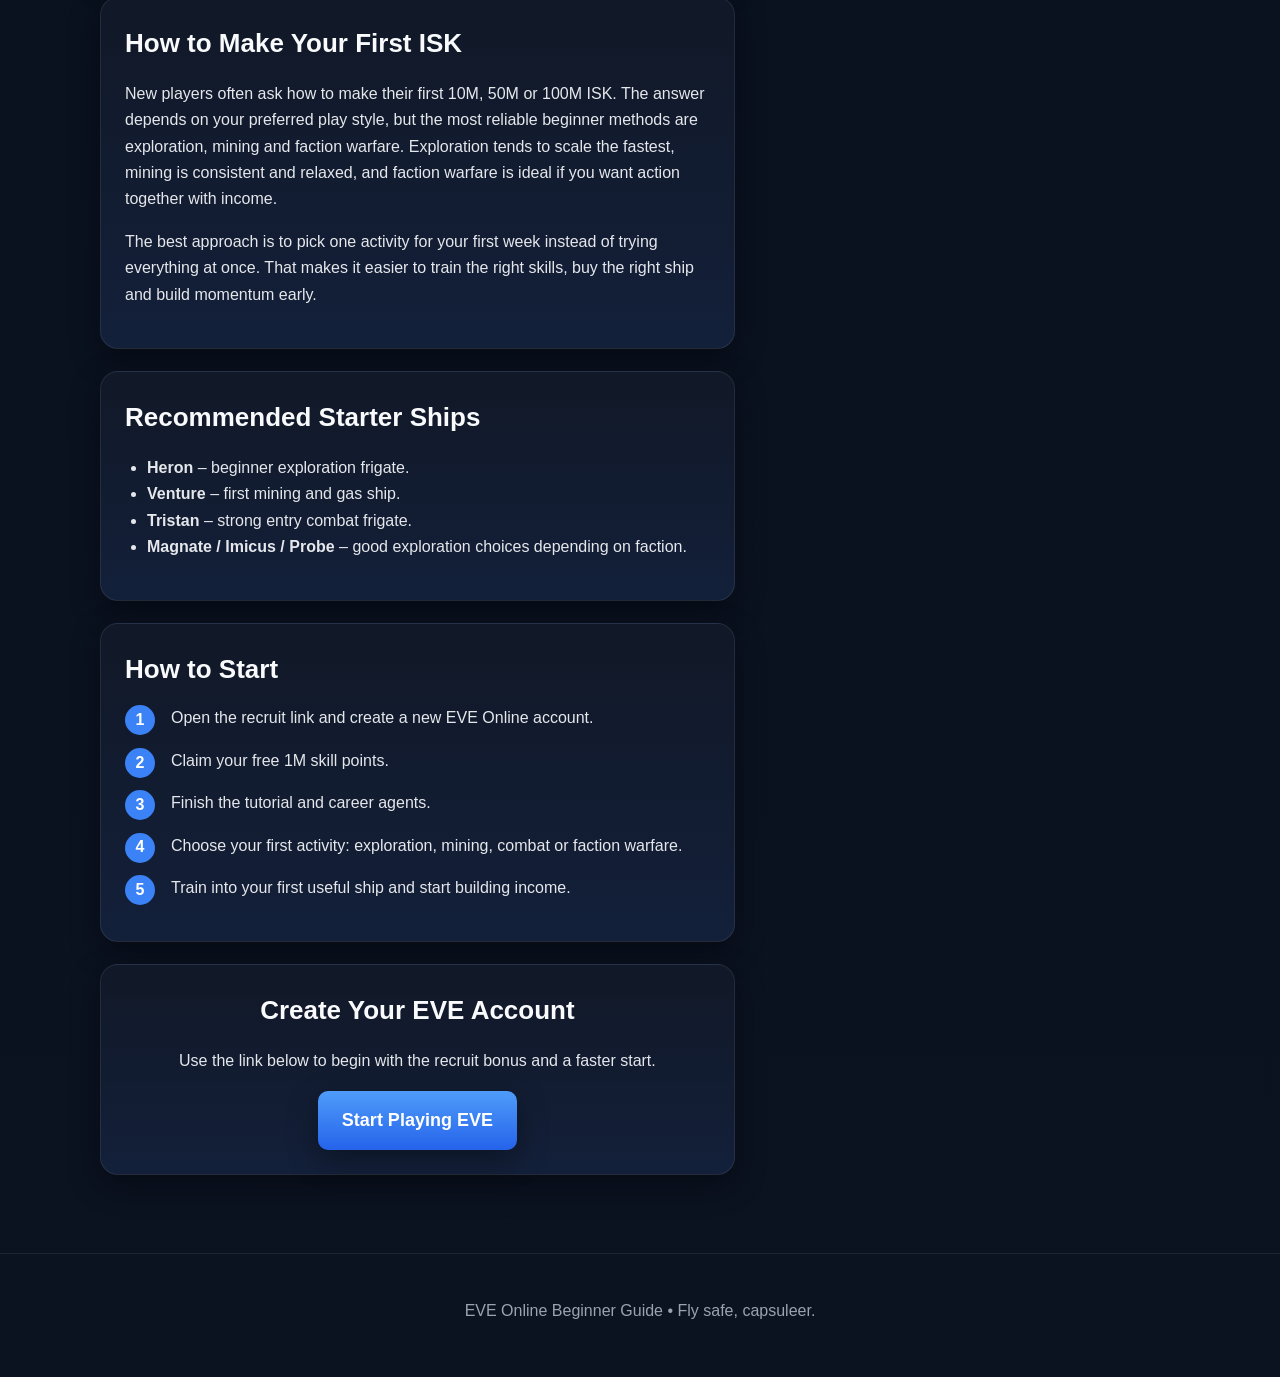
==== commit a642b9cd: "a" ====
--- a/index.html
+++ b/index.html
@@ -15,6 +15,7 @@
             <a class="active" href="index.html">Home</a>
             <a href="exploration-guide.html">Exploration</a>
             <a href="mining-guide.html">Mining</a>
+            <a href="beginner-ships.html">Ships</a>
             <a href="fits.html">Ship Fits</a>
         </nav>
     </div>
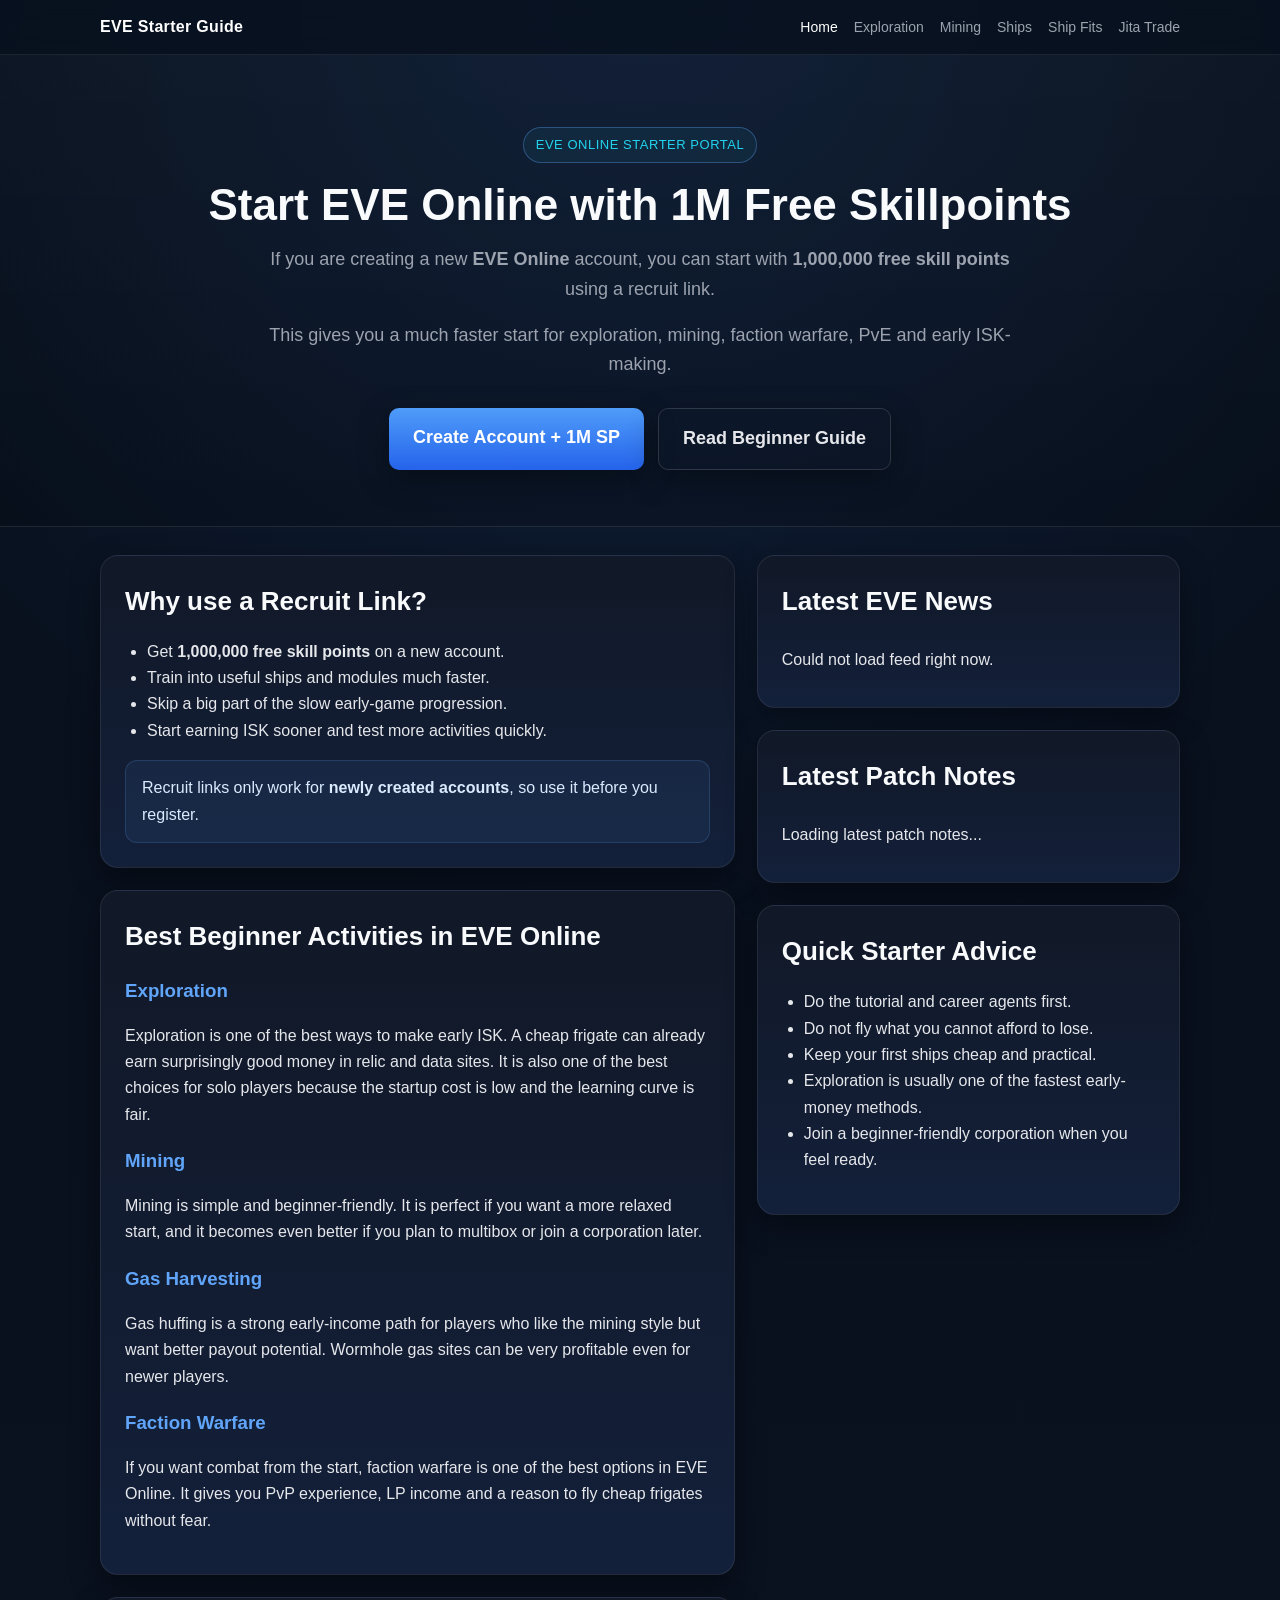
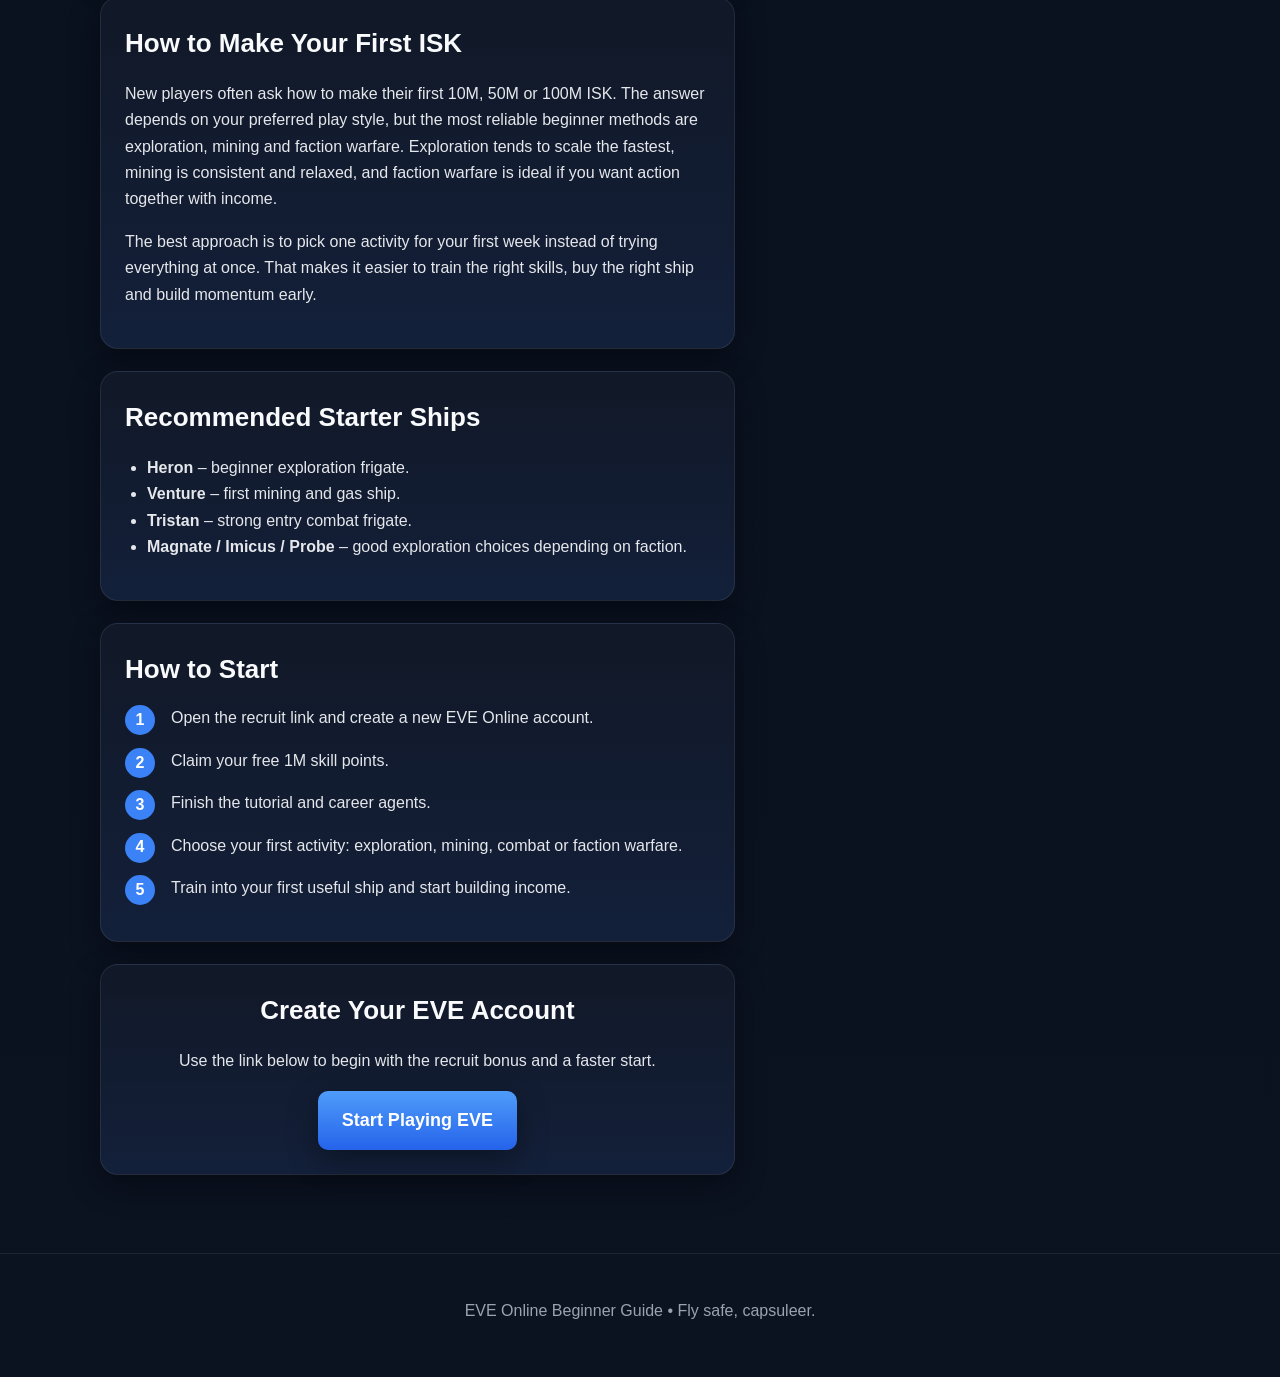
==== commit e17e41b6: "add jita orders" ====
--- a/index.html
+++ b/index.html
@@ -17,6 +17,7 @@
             <a href="mining-guide.html">Mining</a>
             <a href="beginner-ships.html">Ships</a>
             <a href="fits.html">Ship Fits</a>
+            <a href="jita-trading.html">Jita Trade</a>
         </nav>
     </div>
 </div>
